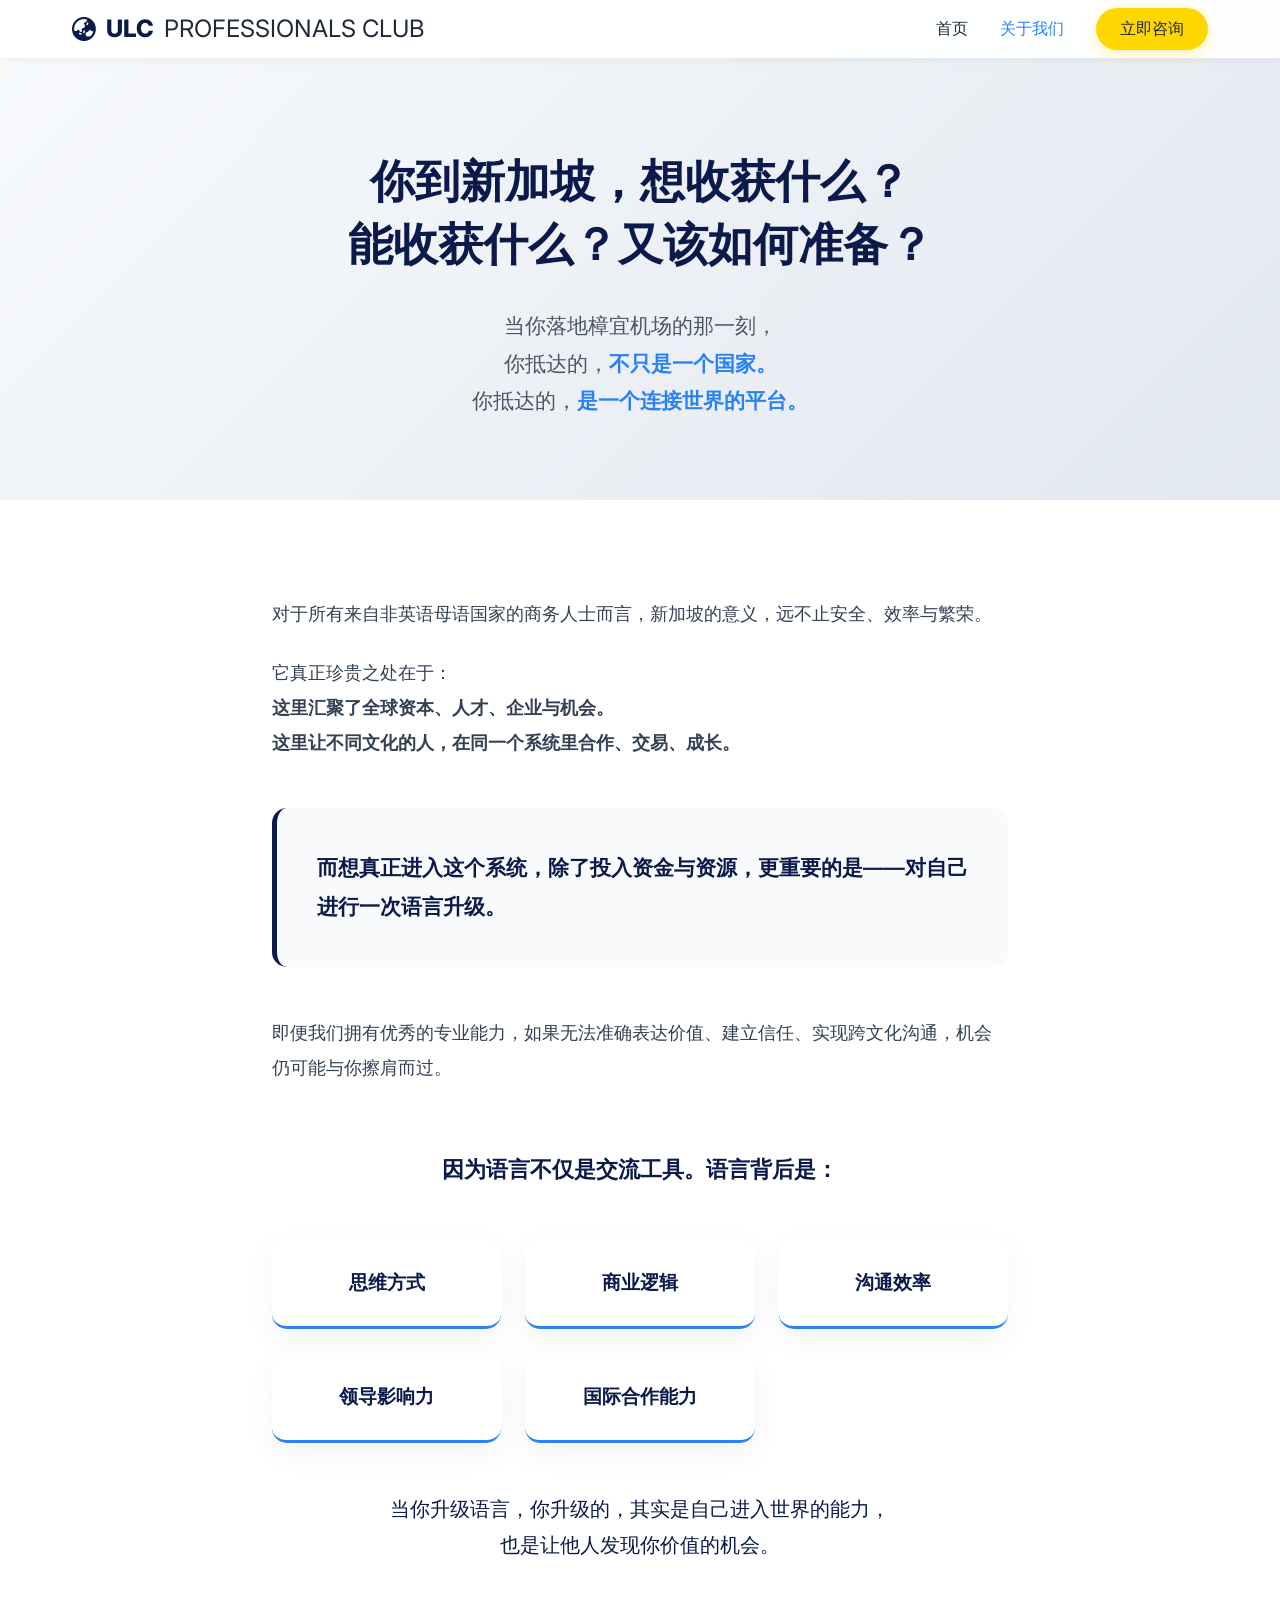
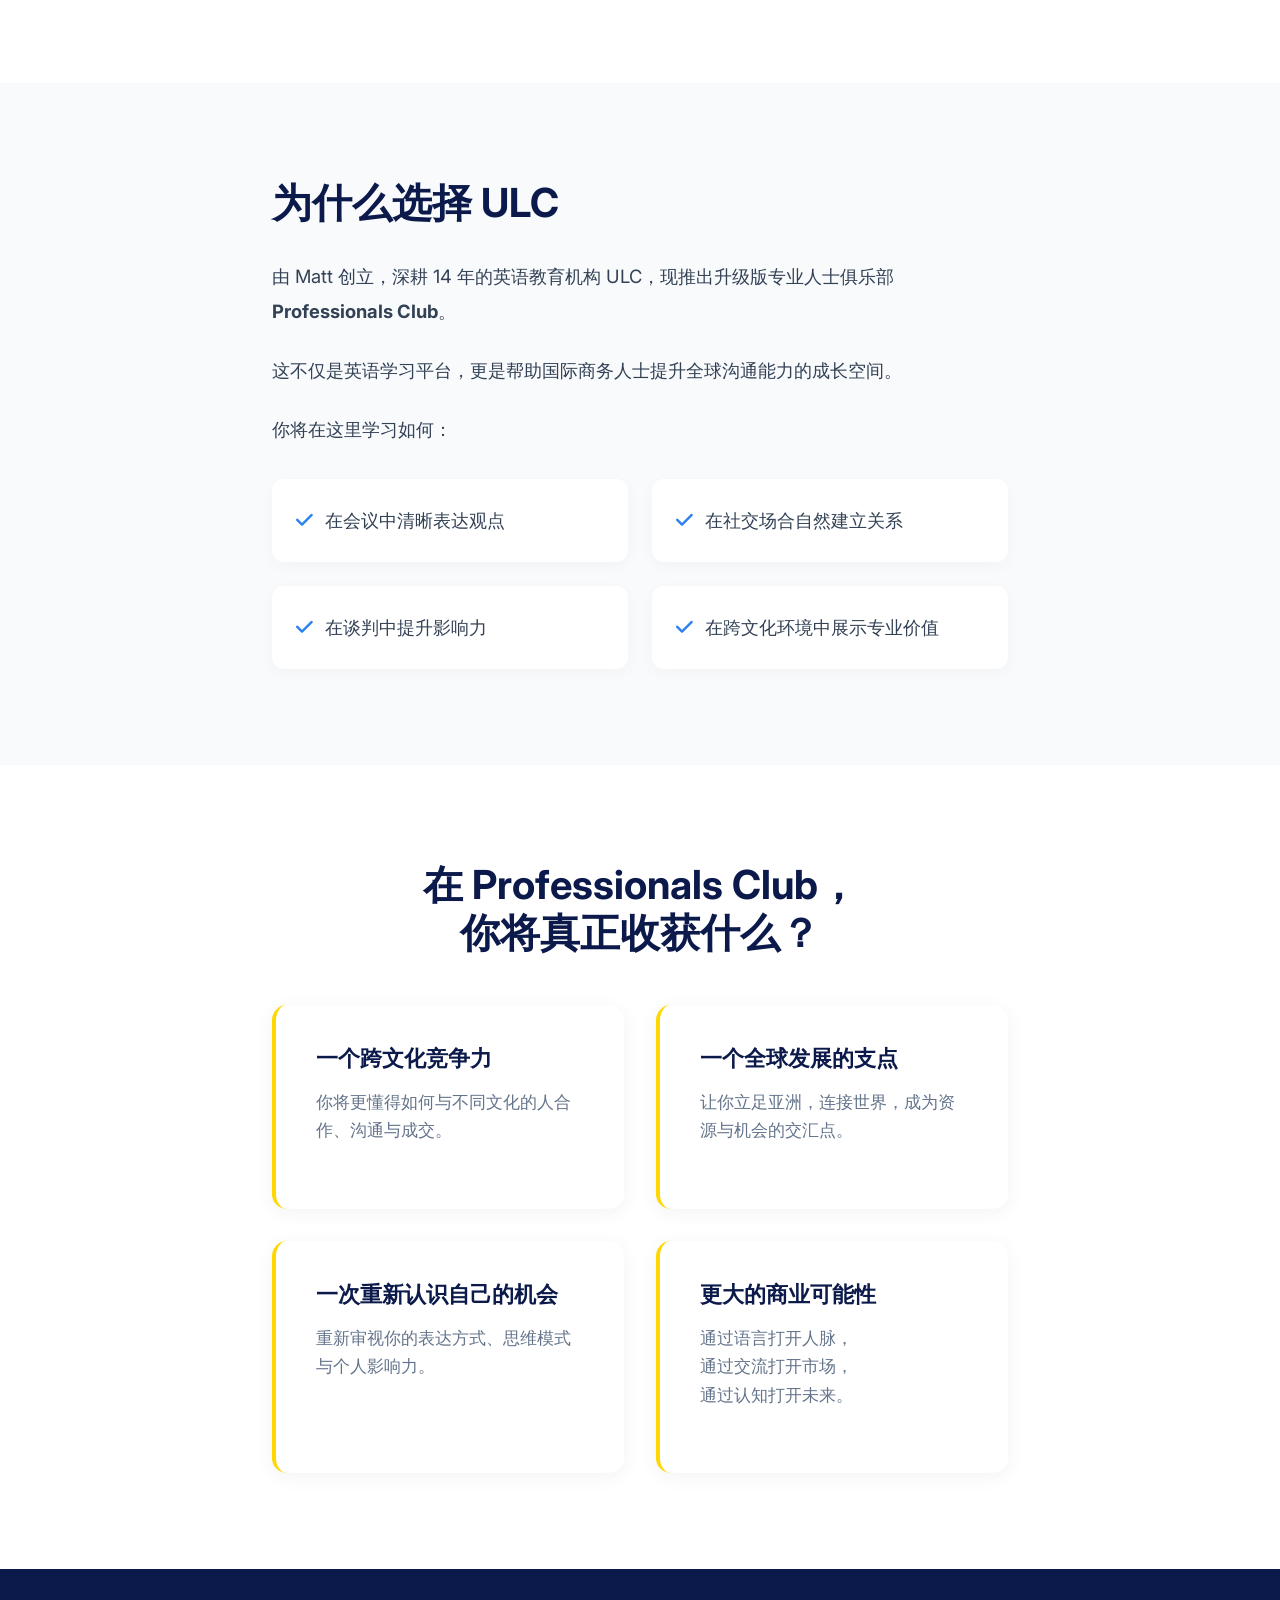
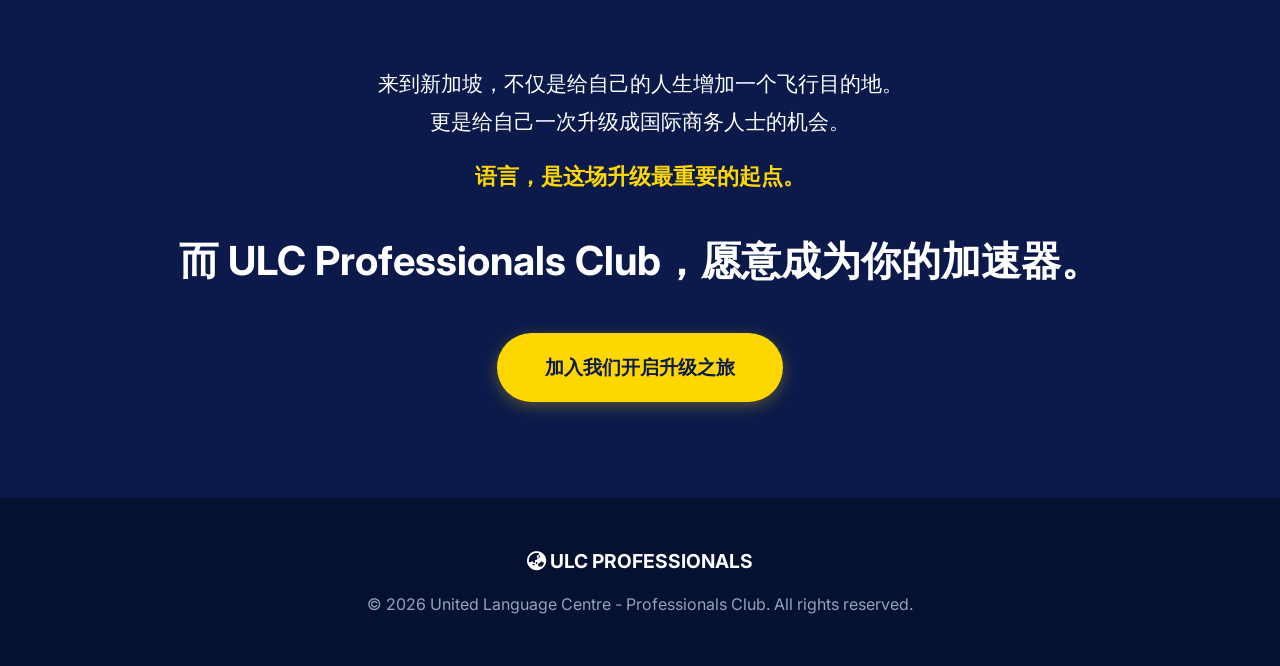
==== about-zh.html @ 64bd6b15 "Add files via upload" ====
<!DOCTYPE html>
<html lang="zh-SG">
<head>
    <meta charset="UTF-8">
    <meta name="viewport" content="width=device-width, initial-scale=1.0">
    <title>关于我们 | ULC Professionals Club</title>
    <link href="https://fonts.googleapis.com/css2?family=Inter:wght@300;400;500;600;700;800&display=swap" rel="stylesheet">
    <link rel="stylesheet" href="https://cdnjs.cloudflare.com/ajax/libs/font-awesome/6.4.0/css/all.min.css">
    <link rel="stylesheet" href="style.css">
    <style>
        .about-hero {
            padding: 150px 0 80px;
            background: linear-gradient(135deg, #f8fafc 0%, #e2e8f0 100%);
            text-align: center;
        }
        .about-hero h1 {
            color: var(--primary-color);
            font-size: 2.8rem;
            margin-bottom: 2rem;
            max-width: 900px;
            margin: 0 auto 2rem;
            line-height: 1.4;
        }
        .about-hero .lead-text {
            font-size: 1.3rem;
            color: #4b5563;
            max-width: 700px;
            margin: 0 auto;
            line-height: 1.8;
        }
        .text-highlight {
            color: var(--accent-blue);
            font-weight: 600;
        }
        .about-section {
            padding: 6rem 0;
            background: white;
        }
        .about-section.alt-bg {
            background: var(--bg-color);
        }
        .text-block {
            max-width: 800px;
            margin: 0 auto;
            font-size: 1.15rem;
            color: #334155;
            line-height: 1.9;
        }
        .text-block p {
            margin-bottom: 1.5rem;
        }
        
        /* The Language Matrix */
        .lang-matrix {
            display: grid;
            grid-template-columns: repeat(auto-fit, minmax(200px, 1fr));
            gap: 1.5rem;
            margin: 3rem 0;
            justify-content: center;
        }
        .matrix-item {
            background: white;
            padding: 2rem;
            border-radius: 15px;
            text-align: center;
            box-shadow: 0 10px 30px rgba(0,0,0,0.05);
            border-bottom: 3px solid var(--accent-blue);
            transition: var(--transition);
        }
        .matrix-item:hover {
            transform: translateY(-5px);
            box-shadow: 0 15px 40px rgba(11,26,74,0.1);
            border-color: var(--secondary-color);
        }
        .matrix-item h4 {
            color: var(--primary-color);
            font-size: 1.2rem;
        }
        
        /* The Harvest Grid */
        .harvest-grid {
            display: grid;
            grid-template-columns: repeat(auto-fit, minmax(350px, 1fr));
            gap: 2rem;
            margin-top: 3rem;
        }
        .harvest-card {
            background: white;
            padding: 2.5rem;
            border-radius: 15px;
            box-shadow: 0 4px 20px rgba(0,0,0,0.05);
            border-left: 4px solid var(--secondary-color);
            transition: var(--transition);
        }
        .harvest-card:hover {
            transform: translateX(5px);
            box-shadow: 0 8px 30px rgba(0,0,0,0.1);
        }
        .harvest-card h3 {
            color: var(--primary-color);
            margin-bottom: 1rem;
            font-size: 1.4rem;
        }
        .harvest-card p {
            color: #64748b;
            font-size: 1.05rem;
            line-height: 1.7;
        }

        .cta-final {
            text-align: center;
            padding: 6rem 0;
            background: var(--primary-color);
            color: white;
        }
        .cta-final h2 {
            color: white;
            margin-bottom: 1.5rem;
            font-size: 2.5rem;
        }
        .cta-final p {
            font-size: 1.3rem;
            color: #cbd5e1;
            max-width: 800px;
            margin: 0 auto 2rem;
            line-height: 1.8;
        }
        
        .check-list {
            list-style: none;
            margin-left: 0;
            margin-top: 2rem;
            display: grid;
            grid-template-columns: 1fr 1fr;
            gap: 1.5rem;
        }
        
        .check-list li {
            padding: 1.5rem;
            background: white;
            border-radius: 12px;
            box-shadow: 0 4px 15px rgba(0,0,0,0.03);
            font-weight: 500;
            display: flex;
            align-items: center;
        }
        
        .check-list li i {
            font-size: 1.2rem;
            margin-right: 12px;
        }
        
        @media (max-width: 768px) {
            .check-list {
                grid-template-columns: 1fr;
            }
            .about-hero h1 {
                font-size: 2rem;
            }
        }
    </style>
</head>
<body>
    <header id="header" class="scrolled">
        <div class="container nav-container">
            <a href="index-zh.html" class="logo">
                <i class="fa-solid fa-earth-asia"></i> ULC <span>PROFESSIONALS CLUB</span>
            </a>
            <ul class="nav-links" style="align-items: center;">
                <li><a href="index-zh.html">首页</a></li>
                <li><a href="about-zh.html" style="color: var(--accent-blue);">关于我们</a></li>
                <li><a href="https://wa.me/6587327804" target="_blank" class="btn btn-primary" style="padding: 0.5rem 1.5rem">立即咨询</a></li>
            </ul>
        </div>
    </header>

    <section class="about-hero">
        <div class="container">
            <h1>你到新加坡，想收获什么？<br>能收获什么？又该如何准备？</h1>
            <p class="lead-text">
                当你落地樟宜机场的那一刻，<br>
                你抵达的，<span class="text-highlight">不只是一个国家。</span><br>
                你抵达的，<span class="text-highlight">是一个连接世界的平台。</span>
            </p>
        </div>
    </section>

    <section class="about-section">
        <div class="container text-block">
            <p>对于所有来自非英语母语国家的商务人士而言，新加坡的意义，远不止安全、效率与繁荣。</p>
            <p>它真正珍贵之处在于：<br>
            <strong>这里汇聚了全球资本、人才、企业与机会。</strong><br>
            <strong>这里让不同文化的人，在同一个系统里合作、交易、成长。</strong></p>
            
            <div style="background: var(--bg-color); padding: 2.5rem; border-radius: 15px; margin: 3rem 0; border-left: 5px solid var(--primary-color);">
                <p style="margin: 0; font-size: 1.3rem; font-weight: 600; color: var(--primary-color);">
                    而想真正进入这个系统，除了投入资金与资源，更重要的是——对自己进行一次语言升级。
                </p>
            </div>

            <p>即便我们拥有优秀的专业能力，如果无法准确表达价值、建立信任、实现跨文化沟通，机会仍可能与你擦肩而过。</p>
            <p style="text-align: center; font-weight: bold; font-size: 1.4rem; margin-top: 4rem; color: var(--primary-color);">因为语言不仅是交流工具。语言背后是：</p>
            
            <div class="lang-matrix">
                <div class="matrix-item"><h4>思维方式</h4></div>
                <div class="matrix-item"><h4>商业逻辑</h4></div>
                <div class="matrix-item"><h4>沟通效率</h4></div>
                <div class="matrix-item"><h4>领导影响力</h4></div>
                <div class="matrix-item"><h4>国际合作能力</h4></div>
            </div>

            <p style="text-align: center; font-size: 1.25rem; color: var(--primary-color); margin-top: 3rem; font-weight: 500; line-height: 1.8;">
                当你升级语言，你升级的，其实是自己进入世界的能力，<br>
                也是让他人发现你价值的机会。
            </p>
        </div>
    </section>

    <section class="about-section alt-bg">
        <div class="container text-block">
            <h2 style="text-align: left; margin-bottom: 2rem;">为什么选择 ULC</h2>
            <p>由 Matt 创立，深耕 14 年的英语教育机构 ULC，现推出升级版专业人士俱乐部 <strong>Professionals Club</strong>。</p>
            <p>这不仅是英语学习平台，更是帮助国际商务人士提升全球沟通能力的成长空间。</p>
            <p>你将在这里学习如何：</p>
            <ul class="check-list">
                <li><i class="fa-solid fa-check text-highlight"></i> 在会议中清晰表达观点</li>
                <li><i class="fa-solid fa-check text-highlight"></i> 在社交场合自然建立关系</li>
                <li><i class="fa-solid fa-check text-highlight"></i> 在谈判中提升影响力</li>
                <li><i class="fa-solid fa-check text-highlight"></i> 在跨文化环境中展示专业价值</li>
            </ul>
        </div>
    </section>

    <section class="about-section">
        <div class="container text-block">
            <h2 style="margin-bottom: 1rem;">在 Professionals Club，<br>你将真正收获什么？</h2>
            
            <div class="harvest-grid">
                <div class="harvest-card">
                    <h3>一个跨文化竞争力</h3>
                    <p>你将更懂得如何与不同文化的人合作、沟通与成交。</p>
                </div>
                <div class="harvest-card">
                    <h3>一个全球发展的支点</h3>
                    <p>让你立足亚洲，连接世界，成为资源与机会的交汇点。</p>
                </div>
                <div class="harvest-card">
                    <h3>一次重新认识自己的机会</h3>
                    <p>重新审视你的表达方式、思维模式与个人影响力。</p>
                </div>
                <div class="harvest-card">
                    <h3>更大的商业可能性</h3>
                    <p>通过语言打开人脉，<br>通过交流打开市场，<br>通过认知打开未来。</p>
                </div>
            </div>
        </div>
    </section>

    <section class="cta-final">
        <div class="container">
            <p style="color: white; margin-bottom: 1rem; font-weight: 500;">来到新加坡，不仅是给自己的人生增加一个飞行目的地。<br>更是给自己一次升级成国际商务人士的机会。</p>
            <p style="color: var(--secondary-color); font-weight: bold; font-size: 1.4rem; margin-bottom: 2.5rem;">语言，是这场升级最重要的起点。</p>
            <h2>而 ULC Professionals Club，愿意成为你的加速器。</h2>
            <div style="margin-top: 3rem;">
                <a href="https://wa.me/6587327804" target="_blank" class="btn btn-primary" style="font-size: 1.2rem; padding: 1.2rem 3rem;">加入我们开启升级之旅</a>
            </div>
        </div>
    </section>

    <footer style="background: #061132; color: #94a3b8; padding: 3rem 0; text-align: center;">
        <div class="container">
            <div style="font-size: 1.2rem; font-weight: bold; color: white; margin-bottom: 1rem;">
                <i class="fa-solid fa-earth-asia"></i> ULC PROFESSIONALS
            </div>
            <p>&copy; 2026 United Language Centre - Professionals Club. All rights reserved.</p>
        </div>
    </footer>
</body>
</html>
---- style.css ----
:root {
  --primary-color: #0b1a4a; /* Royal Blue from poster */
  --secondary-color: #ffd700; /* Gold/Yellow from poster */
  --accent-blue: #2a81f3; /* Lighter vivid blue */
  --text-dark: #1f2937;
  --text-light: #f3f4f6;
  --bg-color: #f8fafc;
  --glass-bg: rgba(255, 255, 255, 0.85);
  --glass-border: rgba(255, 255, 255, 0.3);
  --glass-shadow: 0 8px 32px 0 rgba(11, 26, 74, 0.1);
  --transition: all 0.3s cubic-bezier(0.4, 0, 0.2, 1);
}

* {
  margin: 0;
  padding: 0;
  box-sizing: border-box;
  font-family: 'Inter', -apple-system, BlinkMacSystemFont, 'Segoe UI', Roboto, Helvetica, Arial, sans-serif;
}

body {
  background-color: var(--bg-color);
  color: var(--text-dark);
  line-height: 1.6;
  overflow-x: hidden;
}

/* Typography */
h1, h2, h3, h4 {
  font-weight: 700;
  line-height: 1.2;
}

h2 {
  font-size: 2.5rem;
  color: var(--primary-color);
  margin-bottom: 1.5rem;
  text-align: center;
}

h2 span {
  color: var(--accent-blue);
}

/* Utilities */
.container {
  max-width: 1200px;
  margin: 0 auto;
  padding: 0 2rem;
}

.btn {
  display: inline-block;
  padding: 1rem 2.5rem;
  border-radius: 50px;
  font-weight: 600;
  text-decoration: none;
  transition: var(--transition);
  cursor: pointer;
  border: none;
}

.btn-primary {
  background: var(--secondary-color);
  color: var(--primary-color);
  box-shadow: 0 4px 15px rgba(255, 215, 0, 0.3);
}

.btn-primary:hover {
  transform: translateY(-2px);
  box-shadow: 0 6px 20px rgba(255, 215, 0, 0.5);
  background: #ffea55;
}

.btn-outline {
  background: transparent;
  color: var(--primary-color);
  border: 2px solid var(--primary-color);
}

.btn-outline:hover {
  background: var(--primary-color);
  color: white;
}

.glass-card {
  background: var(--glass-bg);
  backdrop-filter: blur(10px);
  -webkit-backdrop-filter: blur(10px);
  border: 1px solid var(--glass-border);
  box-shadow: var(--glass-shadow);
  border-radius: 20px;
  padding: 2.5rem;
  transition: var(--transition);
}

.glass-card:hover {
  transform: translateY(-5px);
  box-shadow: 0 12px 40px 0 rgba(11, 26, 74, 0.15);
}

/* Header & Nav */
header {
  position: fixed;
  top: 0;
  width: 100%;
  z-index: 1000;
  transition: var(--transition);
  padding: 1rem 0;
}

header.scrolled {
  background: rgba(255, 255, 255, 0.95);
  backdrop-filter: blur(10px);
  box-shadow: 0 2px 10px rgba(0,0,0,0.05);
  padding: 0.5rem 0;
}

.nav-container {
  display: flex;
  justify-content: space-between;
  align-items: center;
}

.logo {
  display: flex;
  align-items: center;
  gap: 10px;
  font-size: 1.5rem;
  font-weight: 800;
  color: var(--primary-color);
  text-decoration: none;
}

.logo span {
  font-weight: 400;
  color: var(--text-dark);
}

.nav-links {
  display: flex;
  gap: 2rem;
  list-style: none;
}

.nav-links a {
  text-decoration: none;
  color: var(--text-dark);
  font-weight: 500;
  transition: var(--transition);
}

.nav-links a:hover {
  color: var(--accent-blue);
}

html:not([lang="zh-SG"]) .zh-only-nav {
  display: none !important;
}

html[lang="zh-SG"] .non-zh-nav {
  display: none !important;
}

/* Language Selector */
.lang-selector {
  position: relative;
  display: inline-block;
}

.lang-btn {
  background: none;
  border: none;
  color: var(--text-dark);
  font-weight: 500;
  font-size: 1rem;
  cursor: pointer;
  display: flex;
  align-items: center;
  gap: 5px;
  transition: var(--transition);
}

.lang-btn:hover {
  color: var(--accent-blue);
}

.lang-dropdown {
  position: absolute;
  top: 150%;
  left: 50%;
  transform: translateX(-50%) translateY(10px);
  background: white;
  min-width: 120px;
  box-shadow: 0 10px 25px rgba(0,0,0,0.1);
  border-radius: 10px;
  opacity: 0;
  visibility: hidden;
  transition: var(--transition);
  z-index: 1000;
  display: flex;
  flex-direction: column;
  overflow: hidden;
}

.lang-selector:hover .lang-dropdown {
  opacity: 1;
  visibility: visible;
  transform: translateX(-50%) translateY(0);
}

.lang-dropdown a {
  padding: 10px 15px;
  color: var(--text-dark);
  text-decoration: none;
  font-size: 0.95rem;
  text-align: center;
  transition: var(--transition);
}

.lang-dropdown a:hover {
  background: var(--bg-color);
  color: var(--accent-blue);
}

/* Hero Section */
.hero {
  position: relative;
  min-height: 100vh;
  display: flex;
  align-items: center;
  padding-top: 80px;
  background: linear-gradient(135deg, var(--primary-color) 0%, rgba(11,26,74,0.85) 100%), url('./assets/hero_business.png') center/cover;
  color: white;
  overflow: hidden;
}

.hero-shapes {
  position: absolute;
  width: 100%;
  height: 100%;
  top: 0;
  left: 0;
  z-index: 0;
  overflow: hidden;
}

.shape {
  position: absolute;
  background: var(--secondary-color);
  border-radius: 50%;
  filter: blur(80px);
  opacity: 0.2;
}

.shape-1 { top: -10%; right: 10%; width: 400px; height: 400px; }
.shape-2 { bottom: -20%; left: -10%; width: 600px; height: 600px; background: var(--accent-blue); opacity: 0.3; }

.hero .container {
  position: relative;
  z-index: 1;
}

.hero-content {
  max-width: 800px;
  animation: fadeUp 1s ease-out;
}

@keyframes fadeUp {
  from { opacity: 0; transform: translateY(30px); }
  to { opacity: 1; transform: translateY(0); }
}

.hero h1 {
  font-size: 3.2rem;
  margin-bottom: 1rem;
  line-height: 1.2;
}

.hero .subtitle {
  font-size: 1.5rem;
  margin-bottom: 2rem;
  color: rgba(255,255,255,0.9);
  font-weight: 300;
}

.highlight-bg {
  background: var(--secondary-color);
  color: var(--primary-color);
  padding: 0 10px;
  border-radius: 4px;
  display: inline-block;
  white-space: nowrap;
}

.hero-stats {
  display: flex;
  gap: 3rem;
  margin-top: 3rem;
  border-top: 1px solid rgba(255,255,255,0.2);
  padding-top: 2rem;
}

.stat-item h4 {
  font-size: 2.5rem;
  color: var(--secondary-color);
}

.stat-item p {
  font-size: 0.9rem;
  text-transform: uppercase;
  letter-spacing: 1px;
}

/* Core Advantages Section */
.advantages {
  padding: 6rem 0;
  position: relative;
}

.advantages-grid {
  display: grid;
  grid-template-columns: repeat(auto-fit, minmax(280px, 1fr));
  gap: 2rem;
  margin-top: 3rem;
}

.adv-icon {
  width: 60px;
  height: 60px;
  background: rgba(42, 129, 243, 0.1);
  border-radius: 15px;
  display: flex;
  align-items: center;
  justify-content: center;
  font-size: 1.8rem;
  color: var(--accent-blue);
  margin-bottom: 1.5rem;
}

.glass-card h3 {
  font-size: 1.4rem;
  margin-bottom: 1rem;
  color: var(--primary-color);
}

.glass-card p {
  color: #4b5563;
  font-size: 0.95rem;
}

/* Split Section (Details & Outcomes) */
.details-outcomes {
  padding: 6rem 0;
  background: white;
}

.split-container {
  display: grid;
  grid-template-columns: 1fr 1fr;
  gap: 4rem;
  align-items: center; /* Changed from align-items: stretch to align-items: center */
}

.details-box {
  background: linear-gradient(135deg, #f8fafc 0%, #e2e8f0 100%);
  padding: 3rem;
  border-radius: 20px;
  box-shadow: 0 10px 30px rgba(0,0,0,0.05); /* Added inset-like feel */
}

.details-list {
  list-style: none;
  margin-top: 2rem;
}

.details-list li {
  margin-bottom: 1.5rem;
  display: flex;
  align-items: flex-start;
  gap: 15px;
  font-size: 1.1rem;
}

.details-list li i {
  color: var(--accent-blue);
  margin-top: 5px;
}

.outcomes-grid {
  display: grid;
  grid-template-columns: 1fr 1fr;
  gap: 2rem;
}

.outcome-item {
  text-align: center;
}

.outcome-icon {
  width: 70px;
  height: 70px;
  margin: 0 auto 1rem;
  background: var(--primary-color);
  color: white;
  border-radius: 50%;
  display: flex;
  align-items: center;
  justify-content: center;
  font-size: 1.8rem;
  transition: var(--transition);
}

.outcome-item:hover .outcome-icon {
  transform: scale(1.1);
  background: var(--secondary-color);
  color: var(--primary-color);
}

/* Target Audience / Scenarios */
.scenarios {
  padding: 6rem 0;
  background: #f1f5f9;
}

.scenario-tabs {
  display: flex;
  justify-content: center;
  gap: 1rem;
  margin-bottom: 3rem;
}

.tab-btn {
  padding: 1rem 2rem;
  font-size: 1.1rem;
  background: white;
  border: none;
  border-radius: 50px;
  cursor: pointer;
  font-weight: 600;
  color: #64748b;
  box-shadow: 0 4px 6px rgba(0,0,0,0.05);
  transition: var(--transition);
}

.tab-btn.active {
  background: var(--primary-color);
  color: white;
}

.tab-content {
  display: none;
  animation: fadeIn 0.5s ease;
}

.tab-content.active {
  display: block;
}

@keyframes fadeIn {
  from { opacity: 0; }
  to { opacity: 1; }
}

.scenario-list {
  background: white;
  padding: 3rem;
  border-radius: 20px;
  box-shadow: 0 10px 30px rgba(0,0,0,0.05);
  max-width: 800px;
  margin: 0 auto;
}

.scenario-list ul {
  list-style: none;
  display: grid;
  grid-template-columns: 1fr 1fr;
  gap: 1.5rem;
}
@media (max-width: 768px) {
    .scenario-list ul {
        grid-template-columns: 1fr;
    }
}


.scenario-list li {
  display: flex;
  align-items: center;
  gap: 10px;
  padding: 1rem;
  background: #f8fafc;
  border-radius: 10px;
  border-left: 4px solid var(--accent-blue);
}

.tab-content[id="advanced"] .scenario-list li {
  border-left-color: var(--secondary-color);
}


/* Beyond Classroom */
.beyond {
  padding: 6rem 0;
  background: linear-gradient(to right, rgba(255,255,255,0.9), rgba(255,255,255,0.9)), url('./assets/networking_event.png') center/cover fixed;
}

.beyond h2 { text-align: left; }

.beyond-features {
  margin-top: 3rem;
}

.beyond-feature {
  display: flex;
  align-items: center;
  gap: 20px;
  margin-bottom: 2rem;
  background: white;
  padding: 1.5rem;
  border-radius: 15px;
  box-shadow: 0 4px 20px rgba(0,0,0,0.08);
  transition: var(--transition);
}

.beyond-feature:hover {
  transform: translateX(10px);
}

.bf-icon {
  font-size: 2rem;
  color: var(--primary-color);
}

/* Pricing & CTA */
.pricing-cta {
  padding: 6rem 0;
  background: var(--primary-color);
  color: white;
  text-align: center;
}

.pricing-cta h2 {
  color: white;
}

.price-box {
  margin: 3rem auto;
  background: rgba(255,255,255,0.1);
  backdrop-filter: blur(10px);
  border: 1px solid rgba(255,255,255,0.2);
  padding: 3rem;
  border-radius: 20px;
  display: inline-block;
}

.price {
  font-size: 5rem;
  font-weight: 800;
  color: var(--secondary-color);
  line-height: 1;
}

.currency {
  font-size: 1.5rem;
  vertical-align: super;
}

.duration {
  font-size: 1.2rem;
  margin-top: 1rem;
  color: rgba(255,255,255,0.8);
}

/* Footer */
footer {
  background: #061132;
  color: #94a3b8;
  padding: 4rem 0 2rem;
  text-align: center;
}

.footer-content {
  display: flex;
  justify-content: space-between;
  align-items: center;
  border-bottom: 1px solid rgba(255,255,255,0.1);
  padding-bottom: 2rem;
  margin-bottom: 2rem;
}
@media (max-width: 768px) {
    .footer-content {
        flex-direction: column;
        gap: 2rem;
    }
}

.footer-logo {
  font-size: 1.5rem;
  font-weight: bold;
  color: white;
}

.social-links {
  display: flex;
  gap: 1rem;
}

.social-links a {
  color: white;
  background: rgba(255,255,255,0.1);
  width: 40px;
  height: 40px;
  display: flex;
  align-items: center;
  justify-content: center;
  border-radius: 50%;
  transition: var(--transition);
}

.social-links a:hover {
  background: var(--accent-blue);
}

/* Animations */
.animate-on-scroll {
  opacity: 0;
  transform: translateY(30px);
  transition: 0.8s ease-out;
}

.animate-on-scroll.is-visible {
  opacity: 1;
  transform: translateY(0);
}

/* Responsive */
@media (max-width: 992px) {
  .hero h1 { font-size: 3rem; }
  .split-container { grid-template-columns: 1fr; }
}

@media (max-width: 768px) {
  .hero-stats { flex-direction: column; gap: 1.5rem; }
  .nav-links { display: none; } /* Simplified for demo, normally add hamburger */
}

/* Entry Language Modal */
.entry-modal {
  position: fixed;
  top: 0;
  left: 0;
  width: 100%;
  height: 100%;
  background: rgba(11, 26, 74, 0.85);
  backdrop-filter: blur(8px);
  -webkit-backdrop-filter: blur(8px);
  z-index: 9999;
  display: flex; /* overridden by inline style if hidden */
  align-items: center;
  justify-content: center;
}

.entry-modal-content {
  background: white;
  padding: 3rem 2.5rem;
  border-radius: 20px;
  width: 90%;
  max-width: 500px;
  box-shadow: 0 25px 50px -12px rgba(0, 0, 0, 0.25);
  animation: modalScaleIn 0.4s cubic-bezier(0.16, 1, 0.3, 1);
}

@keyframes modalScaleIn {
  from { opacity: 0; transform: scale(0.95) translateY(10px); }
  to { opacity: 1; transform: scale(1) translateY(0); }
}

.entry-lang-grid {
  display: grid;
  grid-template-columns: 1fr 1fr;
  gap: 1rem;
}

.entry-lang-btn {
  display: flex;
  align-items: center;
  justify-content: center;
  padding: 1rem;
  background: #f8fafc;
  color: var(--text-dark);
  text-decoration: none;
  border-radius: 12px;
  border: 1px solid #e2e8f0;
  font-weight: 500;
  transition: var(--transition);
  text-align: center;
}

.entry-lang-btn:hover {
  background: rgba(42, 129, 243, 0.05);
  border-color: var(--accent-blue);
  color: var(--accent-blue);
  transform: translateY(-2px);
}

@media (max-width: 480px) {
  .entry-lang-grid {
    grid-template-columns: 1fr;
  }
}
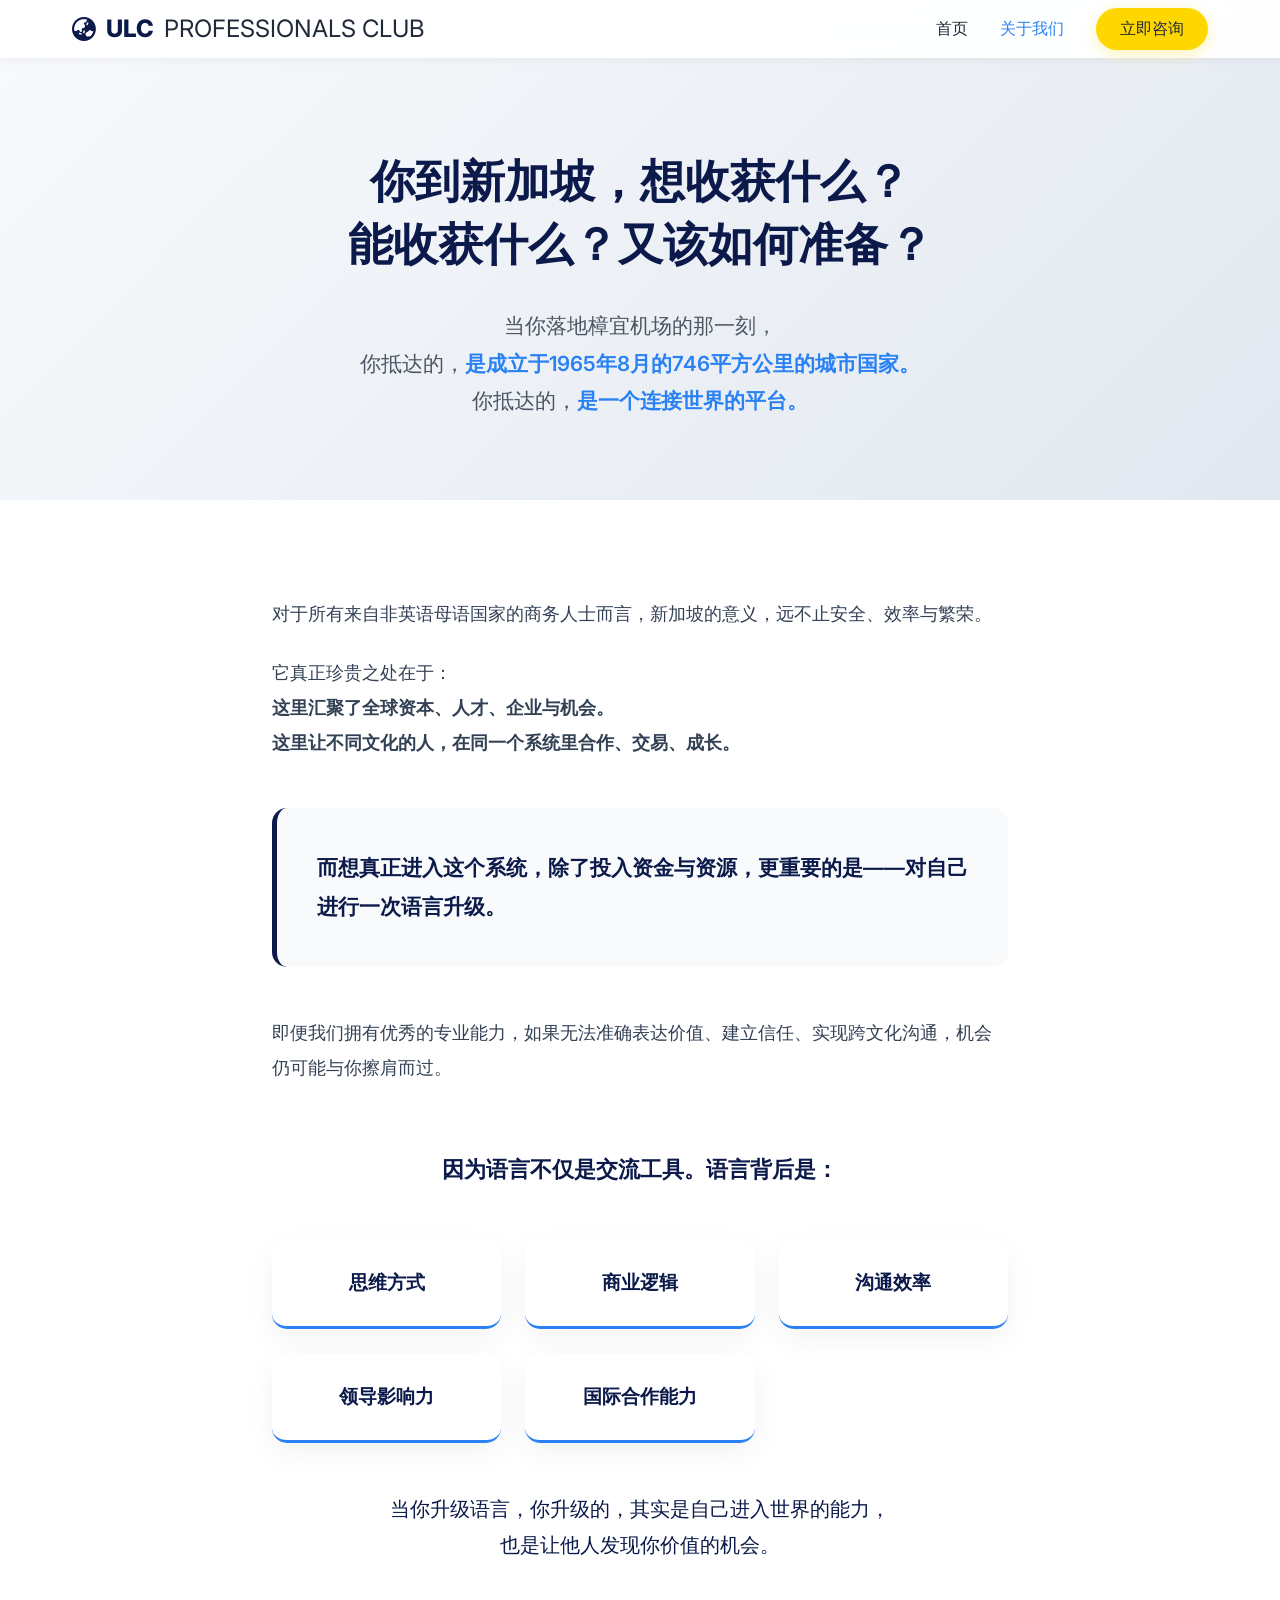
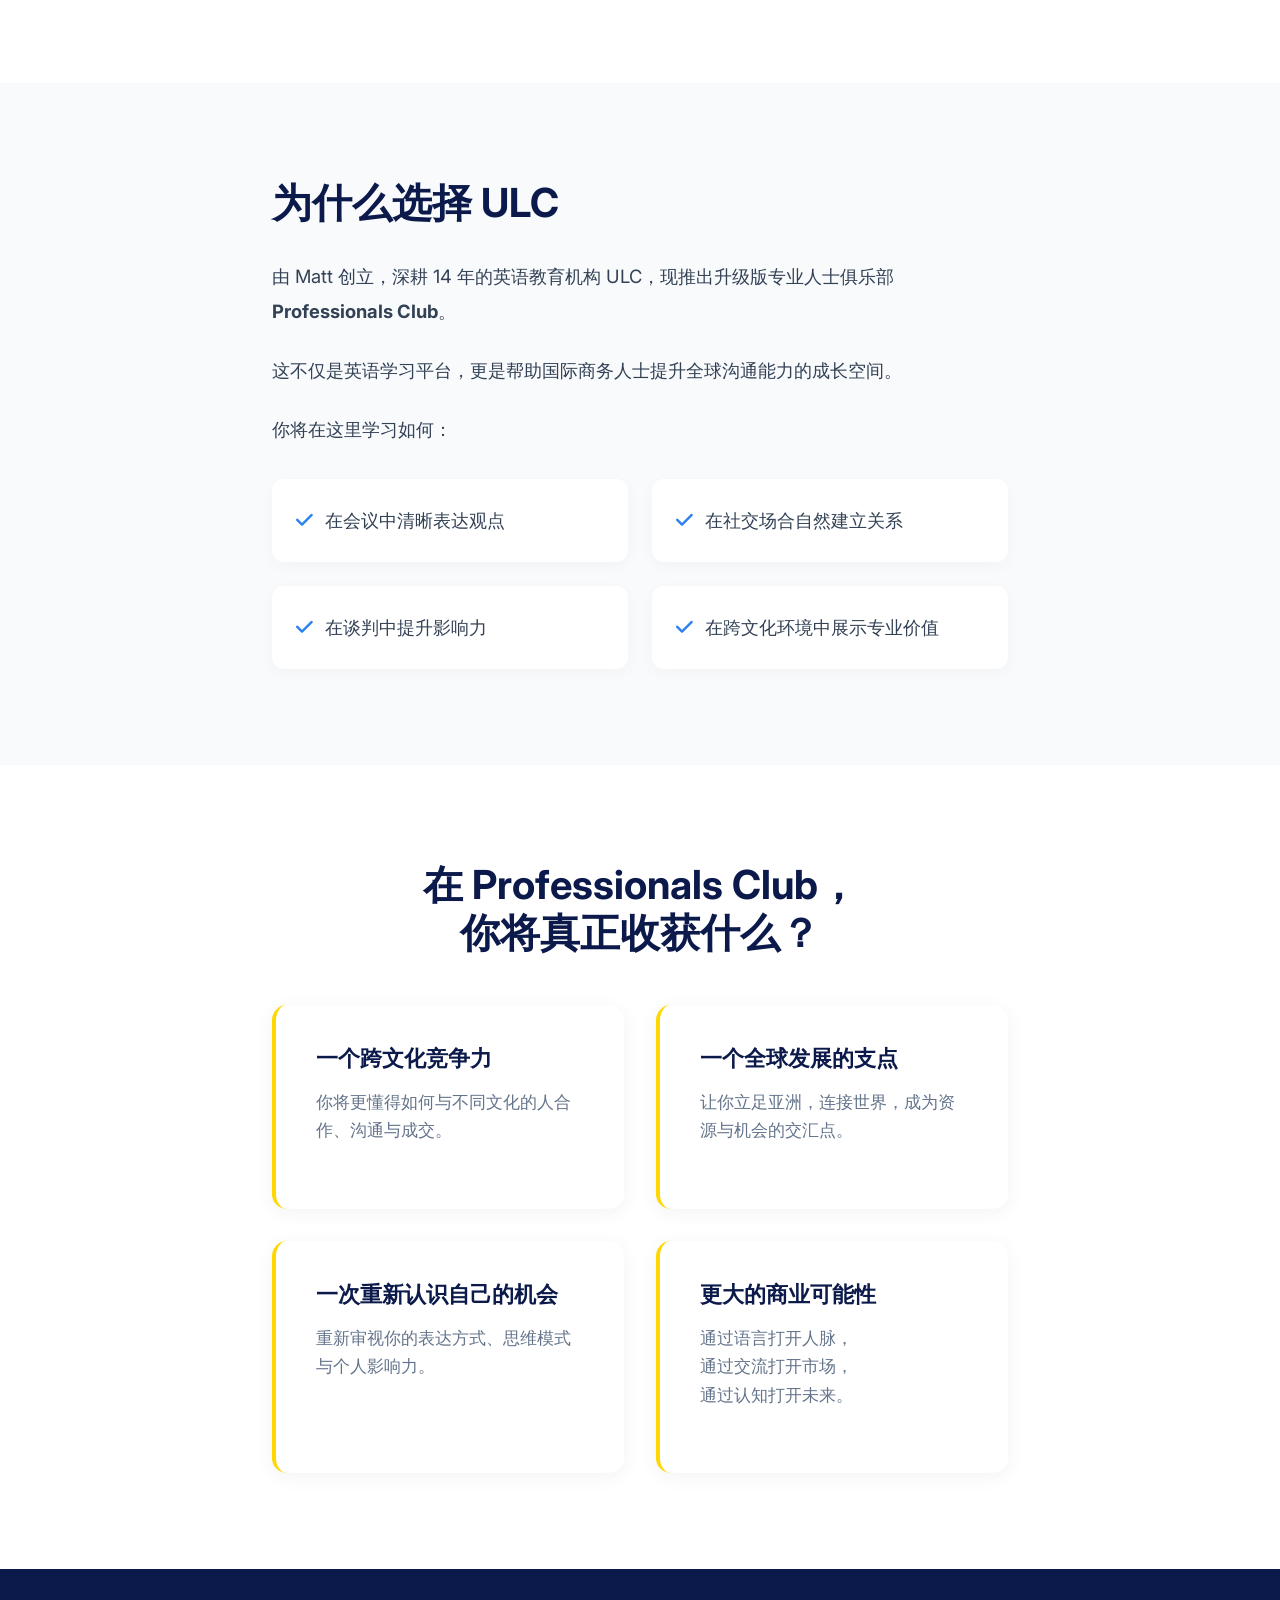
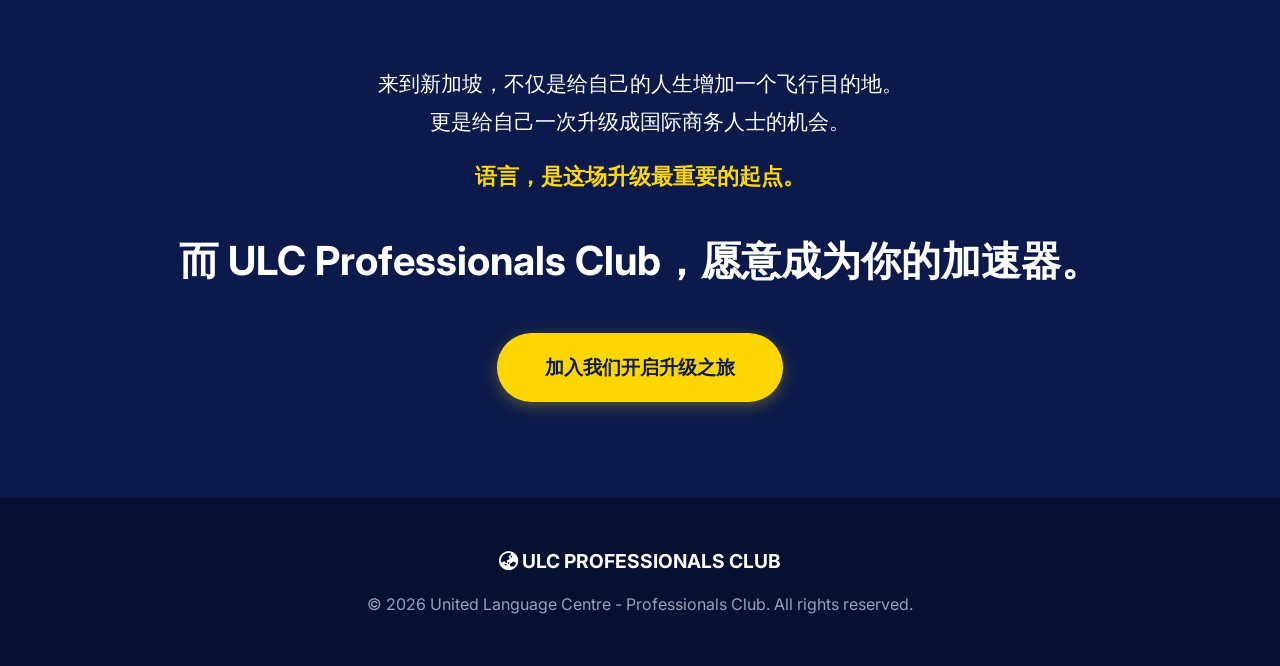
==== commit 0d2e6bc8: "Add files via upload" ====
--- a/about-zh.html
+++ b/about-zh.html
@@ -179,7 +179,7 @@
             <h1>你到新加坡，想收获什么？<br>能收获什么？又该如何准备？</h1>
             <p class="lead-text">
                 当你落地樟宜机场的那一刻，<br>
-                你抵达的，<span class="text-highlight">不只是一个国家。</span><br>
+                你抵达的，<span class="text-highlight">是成立于1965年8月的746平方公里的城市国家。</span><br>
                 你抵达的，<span class="text-highlight">是一个连接世界的平台。</span>
             </p>
         </div>
@@ -270,7 +270,7 @@
     <footer style="background: #061132; color: #94a3b8; padding: 3rem 0; text-align: center;">
         <div class="container">
             <div style="font-size: 1.2rem; font-weight: bold; color: white; margin-bottom: 1rem;">
-                <i class="fa-solid fa-earth-asia"></i> ULC PROFESSIONALS
+                <i class="fa-solid fa-earth-asia"></i> ULC PROFESSIONALS CLUB
             </div>
             <p>&copy; 2026 United Language Centre - Professionals Club. All rights reserved.</p>
         </div>
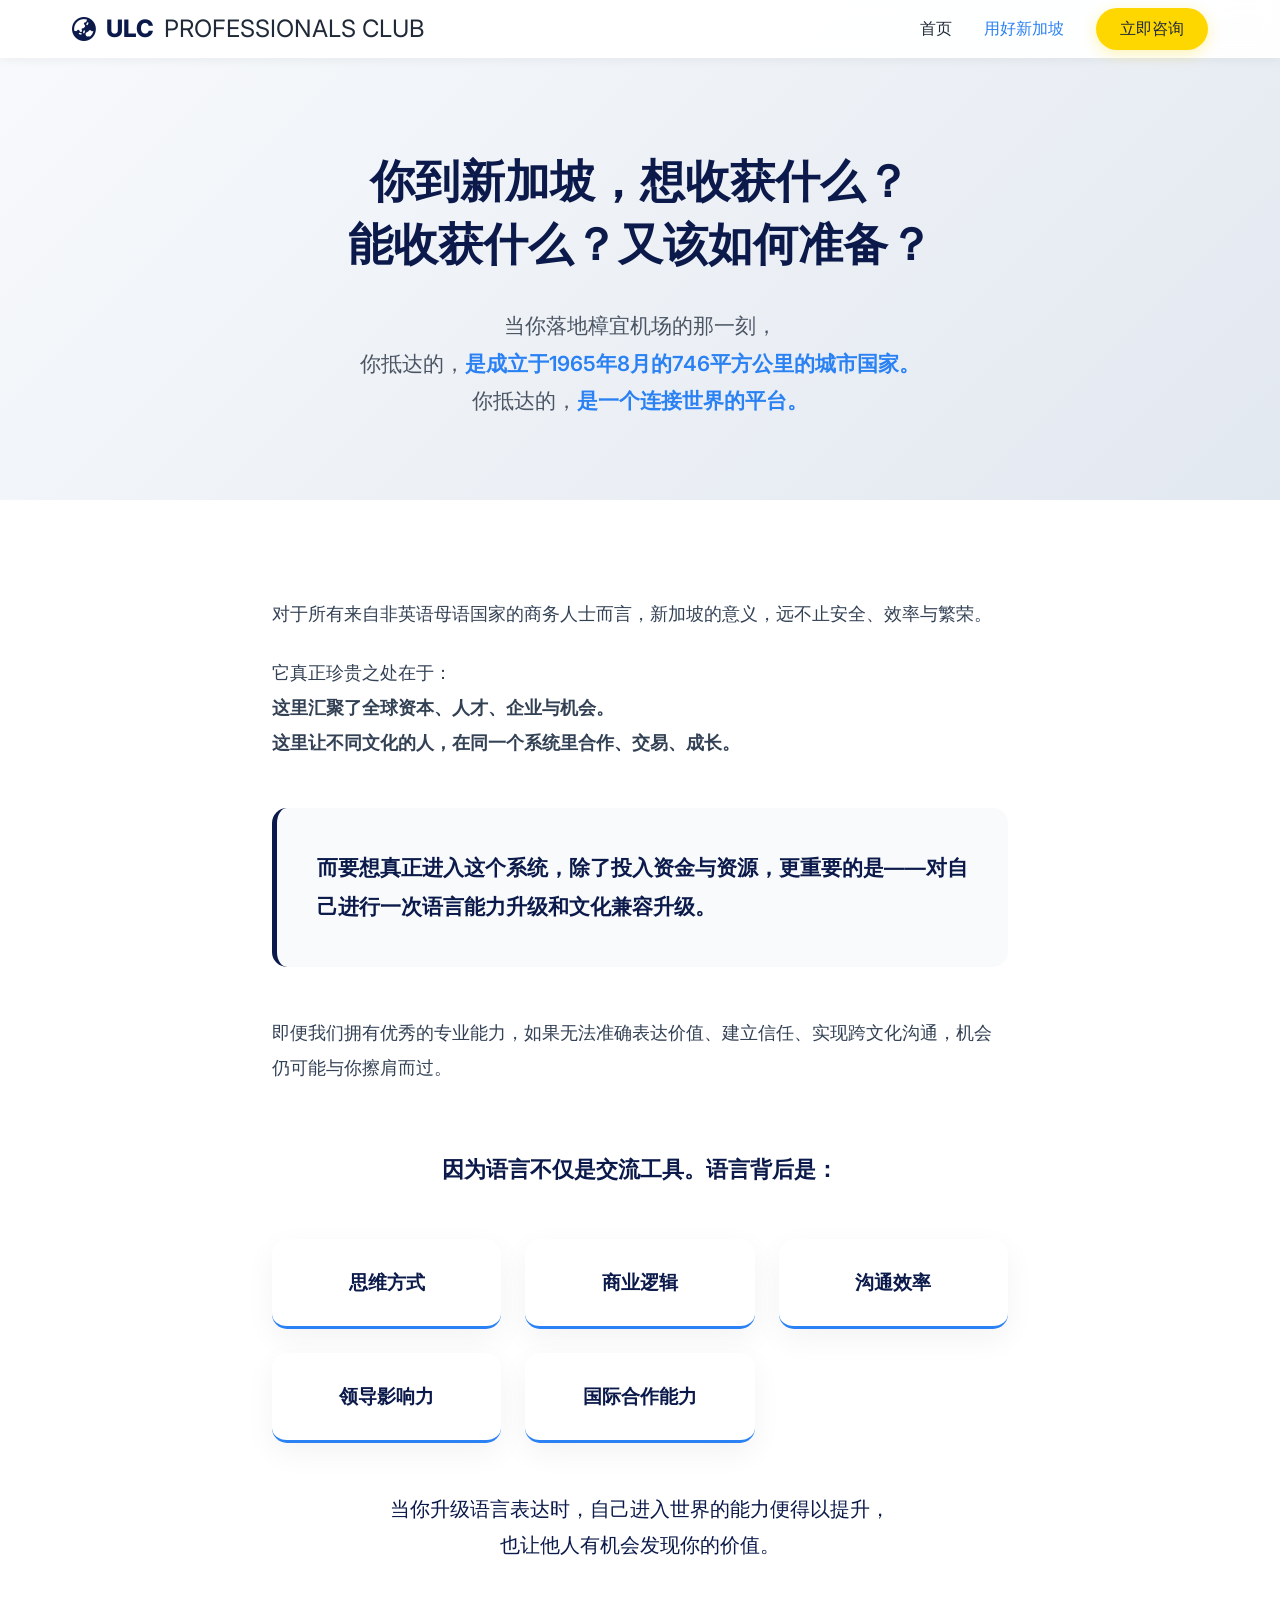
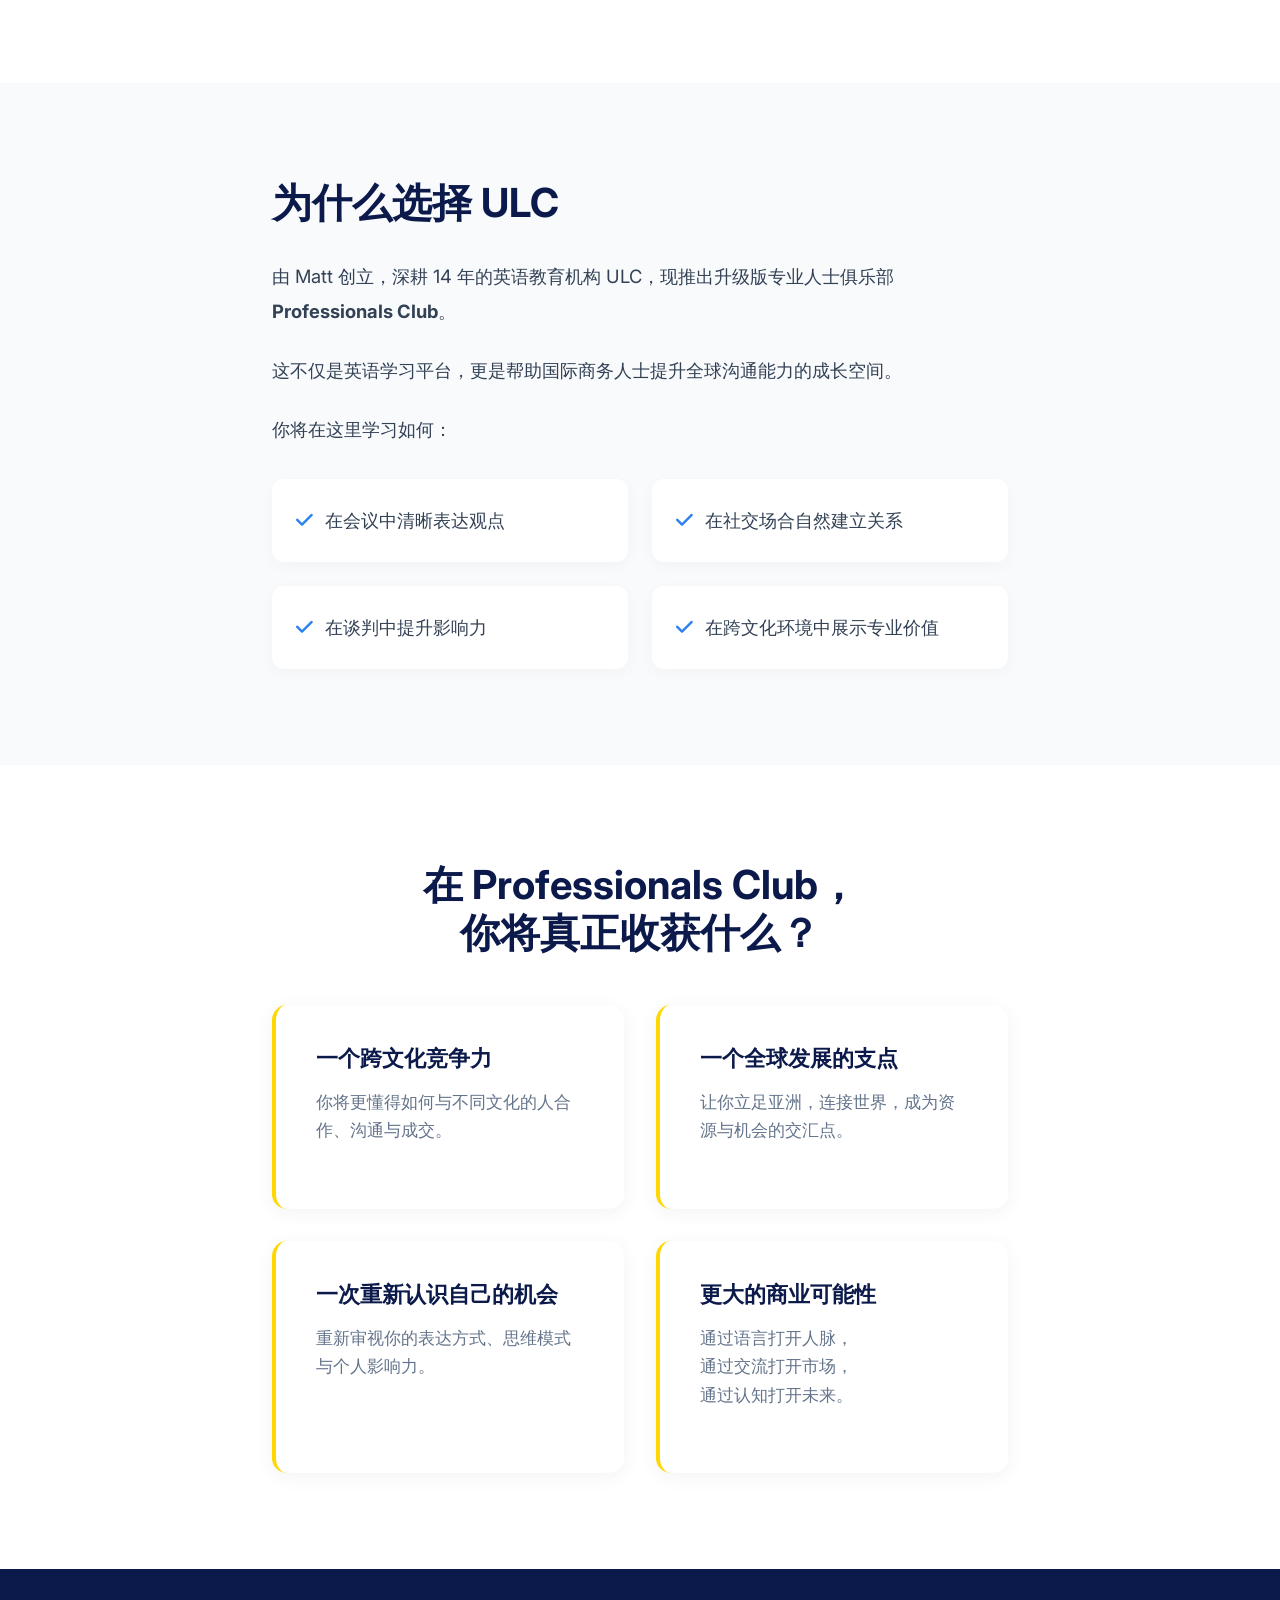
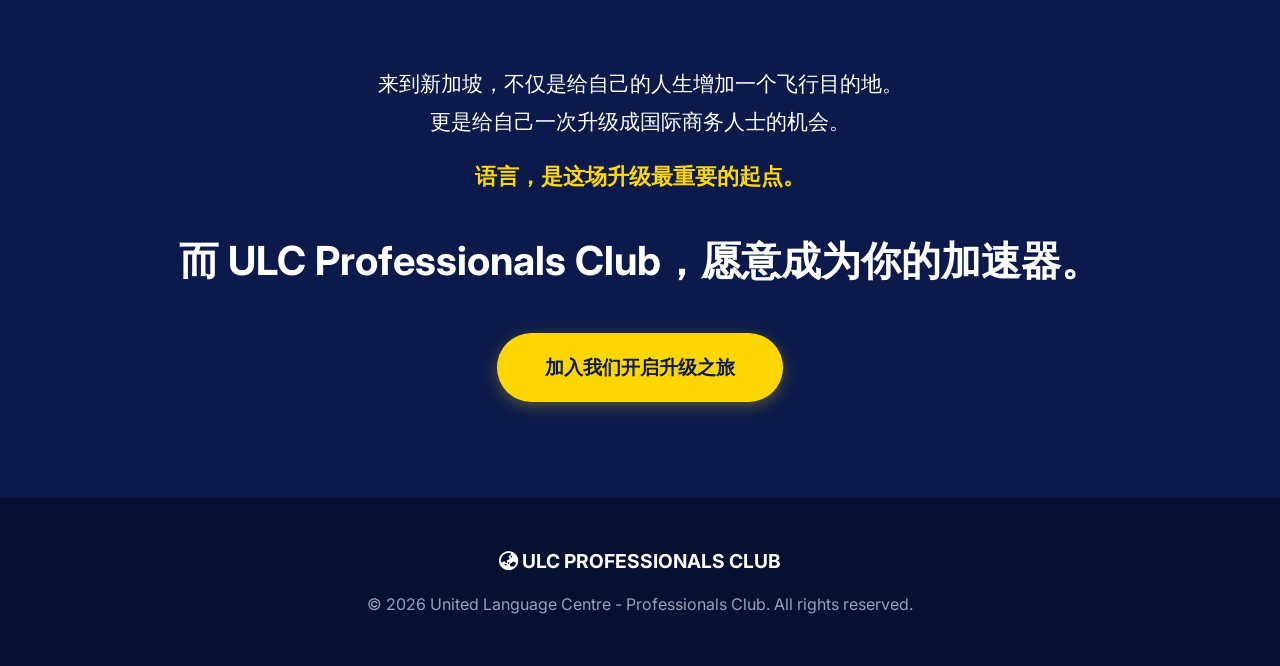
==== commit 620dbc13: "Add files via upload" ====
--- a/about-zh.html
+++ b/about-zh.html
@@ -3,7 +3,7 @@
 <head>
     <meta charset="UTF-8">
     <meta name="viewport" content="width=device-width, initial-scale=1.0">
-    <title>关于我们 | ULC Professionals Club</title>
+    <title>用好新加坡 | ULC Professionals Club</title>
     <link href="https://fonts.googleapis.com/css2?family=Inter:wght@300;400;500;600;700;800&display=swap" rel="stylesheet">
     <link rel="stylesheet" href="https://cdnjs.cloudflare.com/ajax/libs/font-awesome/6.4.0/css/all.min.css">
     <link rel="stylesheet" href="style.css">
@@ -168,7 +168,7 @@
             </a>
             <ul class="nav-links" style="align-items: center;">
                 <li><a href="index-zh.html">首页</a></li>
-                <li><a href="about-zh.html" style="color: var(--accent-blue);">关于我们</a></li>
+                <li><a href="about-zh.html" style="color: var(--accent-blue);">用好新加坡</a></li>
                 <li><a href="https://wa.me/6587327804" target="_blank" class="btn btn-primary" style="padding: 0.5rem 1.5rem">立即咨询</a></li>
             </ul>
         </div>
@@ -194,7 +194,7 @@
             
             <div style="background: var(--bg-color); padding: 2.5rem; border-radius: 15px; margin: 3rem 0; border-left: 5px solid var(--primary-color);">
                 <p style="margin: 0; font-size: 1.3rem; font-weight: 600; color: var(--primary-color);">
-                    而想真正进入这个系统，除了投入资金与资源，更重要的是——对自己进行一次语言升级。
+                    而要想真正进入这个系统，除了投入资金与资源，更重要的是——对自己进行一次语言能力升级和文化兼容升级。
                 </p>
             </div>
 
@@ -210,8 +210,8 @@
             </div>
 
             <p style="text-align: center; font-size: 1.25rem; color: var(--primary-color); margin-top: 3rem; font-weight: 500; line-height: 1.8;">
-                当你升级语言，你升级的，其实是自己进入世界的能力，<br>
-                也是让他人发现你价值的机会。
+                当你升级语言表达时，自己进入世界的能力便得以提升，<br>
+                也让他人有机会发现你的价值。
             </p>
         </div>
     </section>
